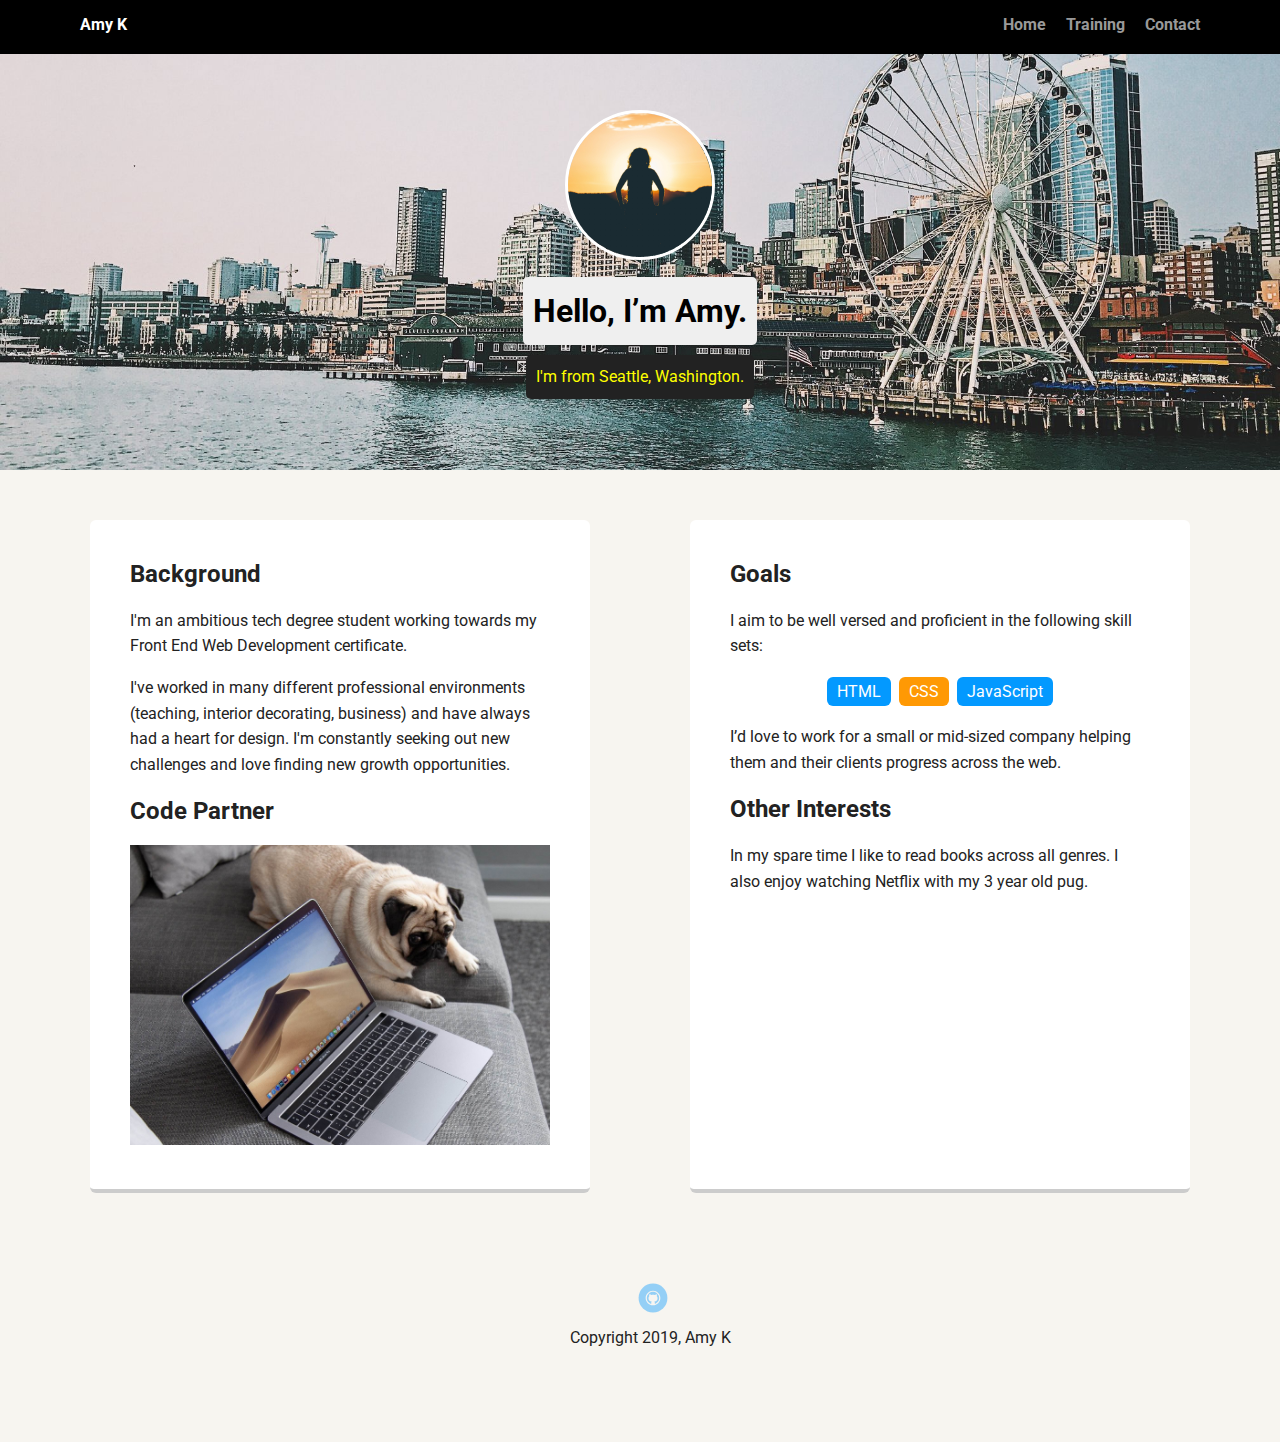
==== index.html @ 1bc9ecbf "Initial Commit" ====
<!doctype html>
<html lang="en">
<head>
  <meta charset="utf-8">
  <title>Amy K's Profile</title>
  <meta name="viewport" content="width=device-width, initial-scale=1.0">
  <link rel="stylesheet" href="styles.css">
  <link href="https://fonts.googleapis.com/css?family=Muli%7CRoboto:400,300,500,700,900" rel="stylesheet"></head>
  <body>

    <nav>
      <ul class="nav">
        <li class="name">Amy K</li>
        <li><a href="index.html">Home</a></li>
        <li><a href="training.html">Training</a></li>
        <li><a href="contact.html">Contact</a></li>
      </ul>
    </nav>

    <header>
      <img src="images/new_profile_pic.jpg" alt="Photo of Amy K" class="profile-image">
      <h1 class="tag name">Hello, I’m Amy.</h1>
      <p class="tag location">I'm from Seattle, Washington.</p>
    </header>

    <main class="flex">
      <section>
        <h2>Background</h2>
        <p>I'm an ambitious tech degree student working towards my Front End Web Development certificate.</p>
        <p>I've worked in many different professional environments (teaching, interior decorating, business) and have always had a heart for design. I'm constantly seeking out new challenges and love finding new growth opportunities.</p>
        <h2>Code Partner</h2>
          <img src="images/laptop_pug.jpg" alt="Pug next to a laptop" class="pug-image">
      </section> 

      <section>
        <h2>Goals</h2>
        <p>I aim to be well versed and proficient in the following skill sets:</p>
        <ul class="skills">
          <li>HTML</li>
          <li>CSS</li>
          <li>JavaScript</li>
        </ul>
        <p>I’d love to work for a small or mid-sized company helping them and their clients progress across the web.</p>
        <h2>Other Interests</h2>
        <p>In my spare time I like to read books across all genres. I also enjoy watching Netflix with my 3 year old pug.</p>
      </section>

    </main>
    <footer>
      <ul>
         <li><a href="https://github.com/AKhazoyan" target="_blank" class="social github">Github</a></li>
      </ul>
      <p class="copyright">Copyright 2019, Amy K</p>
    </footer>
  </body>
  </html>
---- styles.css ----
/* Global Layout Set-up */
* { 
  box-sizing: border-box;
}
  
body {
  margin: 0;
  padding: 0;
  text-align: center;
  font-family: 'Roboto', sans-serif;
  color: #222;
  background: #f7f5f0;
}
/* Link Styles */

a {
  text-decoration: none;
  color: #999;
}
a:hover {
  color: #6633ff;
}

/* Section Styles */

nav {
  width: 100%;
  background: black;
  min-height: 30px;
  padding: 10px;
  position: fixed;
  text-align: center;
}
.nav {
  display: flex;
  justify-content: space-around;
  font-weight: 700;
  list-style-type: none;
  margin: 0 auto;
  padding: 0;
}

.nav .name {
    display: block;
    margin-right: auto;
    color: white;
}
.nav li {
  padding: 5px 10px 10px 10px;
}
.nav a {
  transition: all .5s;
}
.nav a:hover {
  color: white
}
header {
  text-align: center;
  background: url('images/new_background.jpg') no-repeat center ;
  background-size: cover;
  overflow: hidden;
  padding-top: 60px;
}
header {
  line-height: 1.5;
}
header .profile-image {
  margin-top: 50px;
  width: 150px;
  height: 150px;
  border-radius: 50%;
  border: 3px solid white;
  transition: all .5s;
}
header .profile-image:hover {
  transform: scale(1.2) rotate(15deg);
}
.pug-image {
  width: 420px;
  height: 300px;
}
.tag {
  background-color: #efefef;
  color: black;
  padding: 10px;
  border-radius: 5px;
  display: table;
  margin: 10px auto;
} 
.location {
  background-color: #222;
  color: yellow;
}
section {
  margin: 30px;
  padding: 20px 40px 40px;
  max-width: 500px;
  text-align: left;
  background: #fff;
  border-bottom: 4px solid #ccc;
  border-radius: 6px;
  transition: all .5s;
}
section:hover {
  border-color: #ff99ff;
}

ul.skills {
  padding: 0;
  text-align: center;
}

.skills li {
  border-radius: 6px;
  display: inline-block;
  background: #ff9904;
  color: white;
  padding: 5px 10px;
  margin: 2px;
}

.skills li:nth-child(odd) {
  background: #0399ff;
}

footer {
  width: 100%;
  min-height: 30px;
  padding: 20px 0 40px 20px;
}

footer .copyright {
  top: -8px;
  font-size: .75em;
}

footer ul {
  list-style-type: none;
  margin: 0;
  padding: 0;
}

footer ul li {
  display: inline-block;
}

a.social {
  display: inline-block;
  text-indent: -9999px;
  margin-left: 5px;
  width: 30px;
  height: 30px;
  background-size: 30px 30px;
  opacity: .4;
  transition: all .5s;
}
a.github {
  background-image: url(images/github.svg);
}
a.social:hover {
  opacity: 1;
}
.clearfix {
  clear: both;
}

/* Styles for larger screens */
@media screen and (min-width: 720px) {
  
  .flex {
      display: -ms-flexbox;      /* TWEENER - IE 10 */
      display: flex; 
      max-width: 1200px;
      -ms-flex-pack: distribute;
      justify-content: space-around;
      margin: 0 auto;
  }

  header {
    min-height: 470px;
  }

  .nav {
    max-width: 1200px;
    padding: 0 30px;
  }


  main {
    padding-top: 20px;
  }

  main p {
    line-height: 1.6em;
  }

  footer {
    font-size: 1.3em;
    max-width: 1200px;
    margin: 40px auto;
  }

}
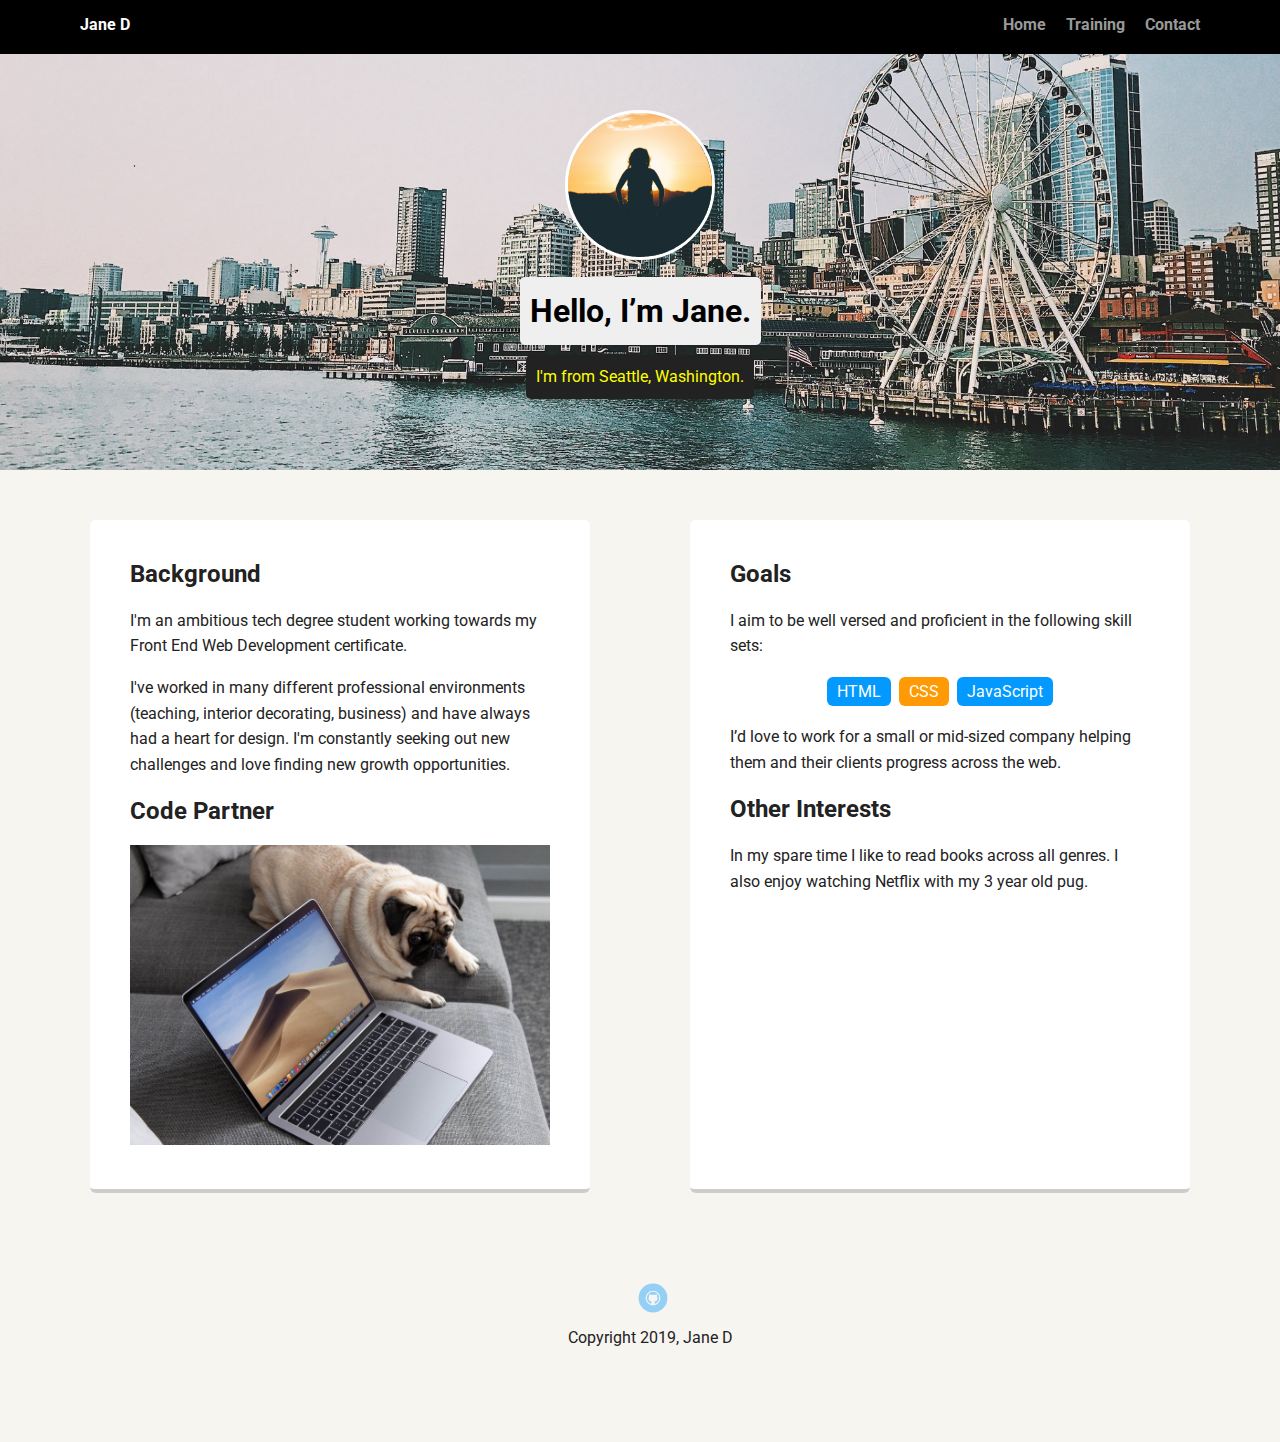
==== commit e5b882b5: "Content update" ====
--- a/index.html
+++ b/index.html
@@ -2,7 +2,7 @@
 <html lang="en">
 <head>
   <meta charset="utf-8">
-  <title>Amy K's Profile</title>
+  <title>Jane D's Profile</title>
   <meta name="viewport" content="width=device-width, initial-scale=1.0">
   <link rel="stylesheet" href="styles.css">
   <link href="https://fonts.googleapis.com/css?family=Muli%7CRoboto:400,300,500,700,900" rel="stylesheet"></head>
@@ -10,7 +10,7 @@
 
     <nav>
       <ul class="nav">
-        <li class="name">Amy K</li>
+        <li class="name">Jane D</li>
         <li><a href="index.html">Home</a></li>
         <li><a href="training.html">Training</a></li>
         <li><a href="contact.html">Contact</a></li>
@@ -18,8 +18,8 @@
     </nav>
 
     <header>
-      <img src="images/new_profile_pic.jpg" alt="Photo of Amy K" class="profile-image">
-      <h1 class="tag name">Hello, I’m Amy.</h1>
+      <img src="images/new_profile_pic.jpg" alt="Photo of Jane D" class="profile-image">
+      <h1 class="tag name">Hello, I’m Jane.</h1>
       <p class="tag location">I'm from Seattle, Washington.</p>
     </header>
 
@@ -48,9 +48,9 @@
     </main>
     <footer>
       <ul>
-         <li><a href="https://github.com/AKhazoyan" target="_blank" class="social github">Github</a></li>
+         <li><a href="https://github.com" target="_blank" class="social github">Github</a></li>
       </ul>
-      <p class="copyright">Copyright 2019, Amy K</p>
+      <p class="copyright">Copyright 2019, Jane D</p>
     </footer>
   </body>
   </html>
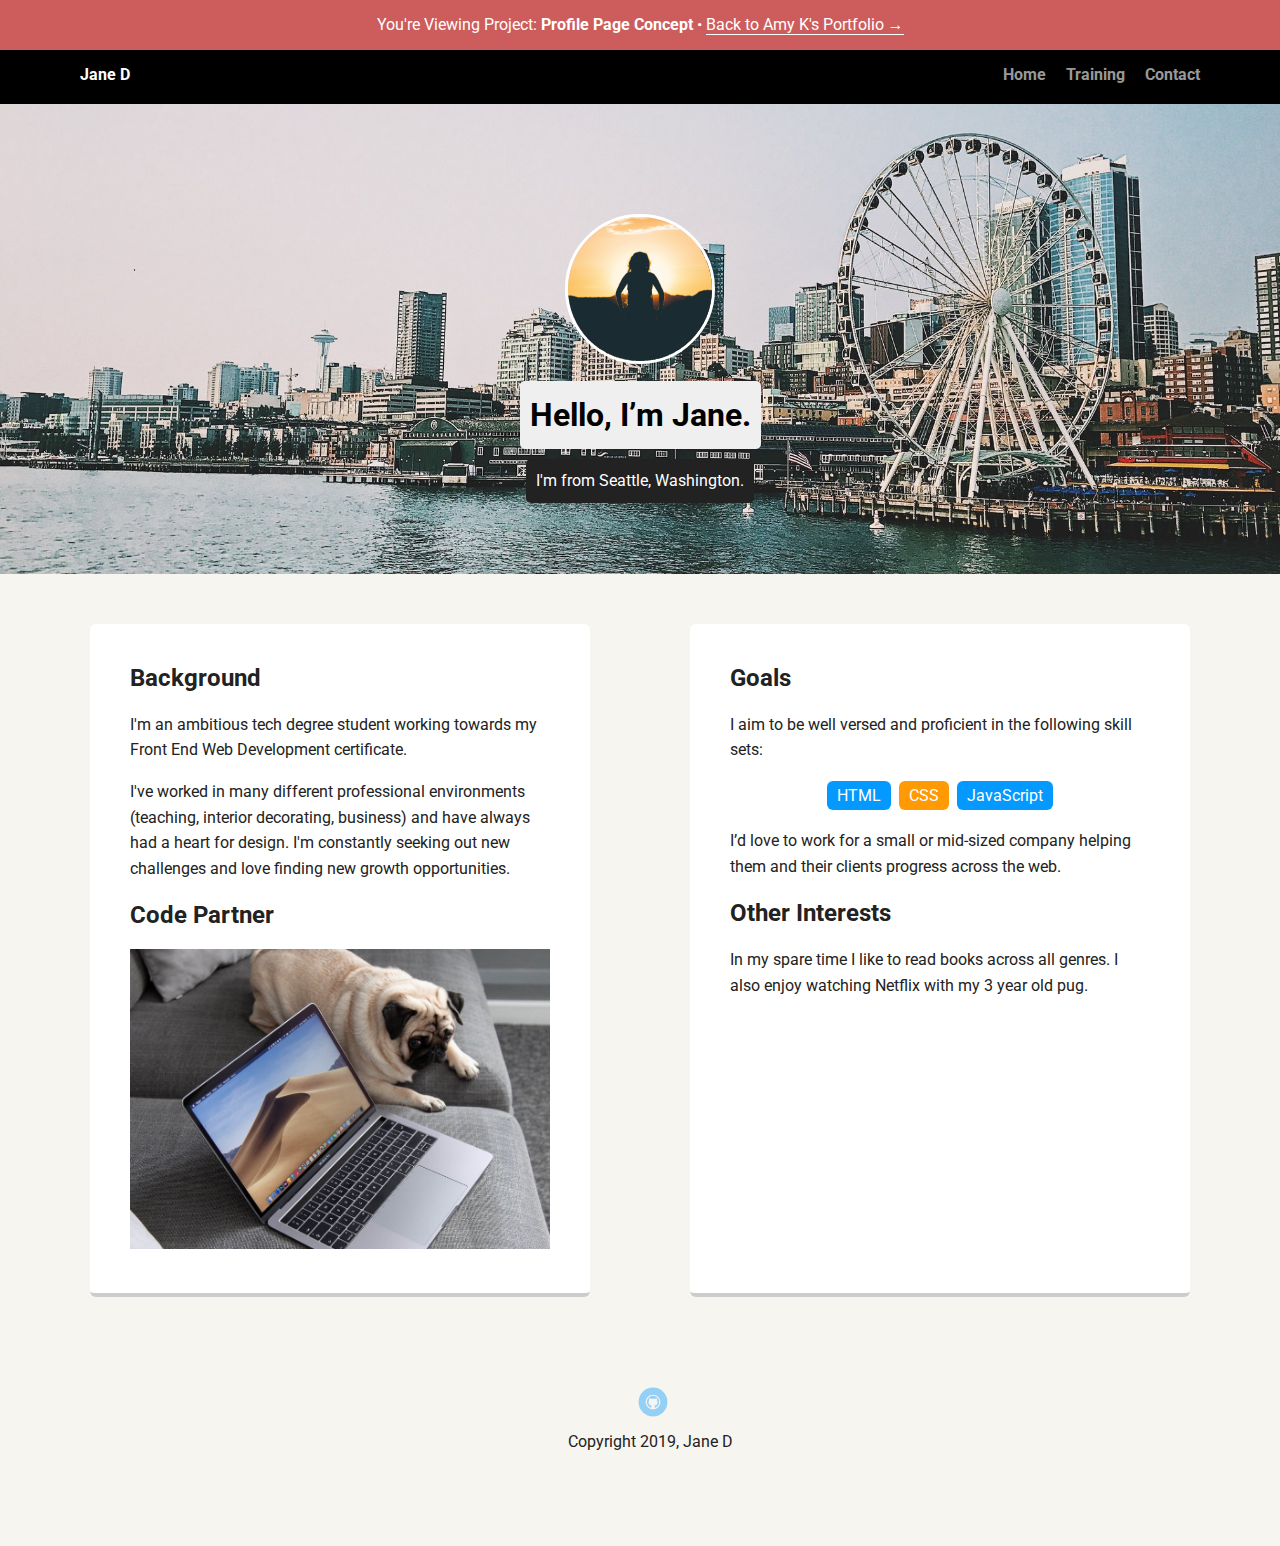
==== commit e6f97c0c: "Update for portfolio" ====
--- a/index.html
+++ b/index.html
@@ -7,6 +7,10 @@
   <link rel="stylesheet" href="styles.css">
   <link href="https://fonts.googleapis.com/css?family=Muli%7CRoboto:400,300,500,700,900" rel="stylesheet"></head>
   <body>
+
+    <div class="portfolioLinkHeader">
+      <p>You're Viewing Project: <span id="profileProjectName">Profile Page Concept</span> • <a class="portfolioLink" href="https://akhazoyan.github.io/Portfolio/">Back to Amy K's Portfolio &rarr;</a></p>
+    </div>
 
     <nav>
       <ul class="nav">
--- a/styles.css
+++ b/styles.css
@@ -22,13 +22,39 @@
 }
 
 /* Section Styles */
+.portfolioLinkHeader {
+  background-color: #CD5C5C;
+  color: white;
+  padding: 15px;
+}
+
+#profileProjectName {
+  font-weight: bold;
+}
+
+.portfolioLink {
+  color: white;
+  display: inline-block;
+  border-bottom: 1px solid white;
+}
+
+.portfolioLink:hover {
+  border-color: black;
+}
+
+.portfolioLinkHeader a:hover {
+  color: black;
+}
+
+.portfolioLinkHeader p{
+  margin: 0;
+}
 
 nav {
   width: 100%;
   background: black;
   min-height: 30px;
   padding: 10px;
-  position: fixed;
   text-align: center;
 }
 .nav {
@@ -89,7 +115,7 @@
 } 
 .location {
   background-color: #222;
-  color: yellow;
+  color: white;
 }
 section {
   margin: 30px;
@@ -102,7 +128,7 @@
   transition: all .5s;
 }
 section:hover {
-  border-color: #ff99ff;
+  border-color: black;
 }
 
 ul.skills {
